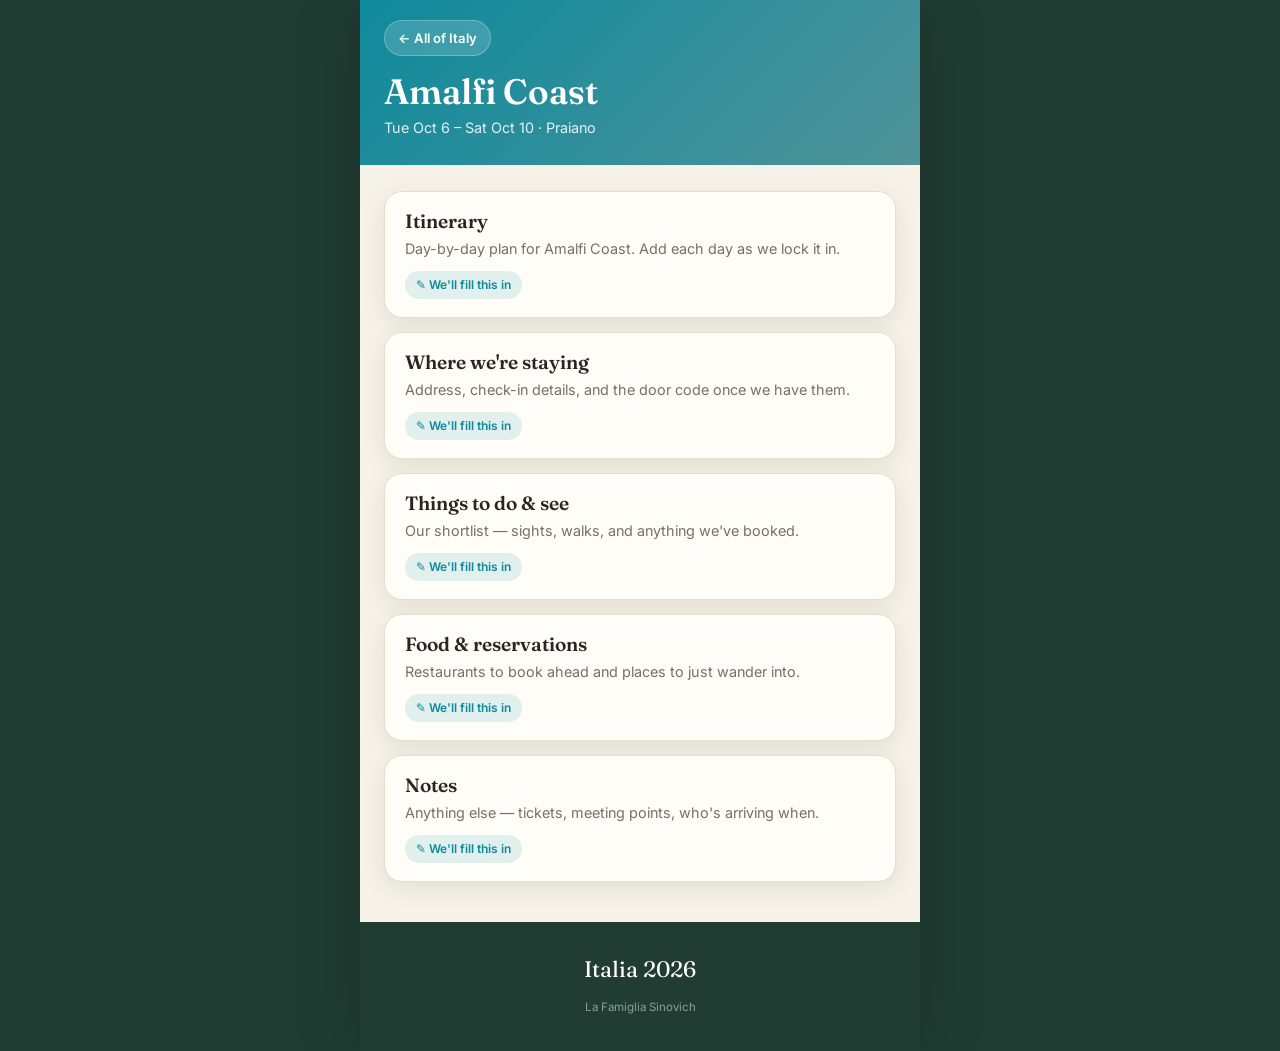
==== amalfi.html @ 4899364a "Add files via upload" ====
<!DOCTYPE html>
<html lang="en">
<head>
<meta charset="UTF-8" />
<meta name="viewport" content="width=device-width, initial-scale=1.0, viewport-fit=cover" />
<title>Amalfi Coast · Italia 2026</title>
<meta name="theme-color" content="#0e8a9c" />
<link rel="preconnect" href="https://fonts.googleapis.com" />
<link rel="preconnect" href="https://fonts.gstatic.com" crossorigin />
<link href="https://fonts.googleapis.com/css2?family=Fraunces:ital,opsz,wght@0,9..144,400..700;1,9..144,400..600&family=Inter:wght@400;500;600;700&display=swap" rel="stylesheet" />
<link rel="stylesheet" href="style.css" />
</head>
<body class="region-amalfi">
<div class="wrap">
  <header class="subhead">
    <a class="backlink" href="index.html">← All of Italy</a>
    <h1>Amalfi Coast</h1>
    <p>Tue Oct 6 – Sat Oct 10 · Praiano</p>
  </header>
  <section>
    <div class="block">
      <h3>Itinerary</h3>
      <p>Day-by-day plan for Amalfi Coast. Add each day as we lock it in.</p>
      <span class="todo">✎ We'll fill this in</span>
    </div>
    <div class="block">
      <h3>Where we're staying</h3>
      <p>Address, check-in details, and the door code once we have them.</p>
      <span class="todo">✎ We'll fill this in</span>
    </div>
    <div class="block">
      <h3>Things to do & see</h3>
      <p>Our shortlist — sights, walks, and anything we've booked.</p>
      <span class="todo">✎ We'll fill this in</span>
    </div>
    <div class="block">
      <h3>Food & reservations</h3>
      <p>Restaurants to book ahead and places to just wander into.</p>
      <span class="todo">✎ We'll fill this in</span>
    </div>
    <div class="block">
      <h3>Notes</h3>
      <p>Anything else — tickets, meeting points, who's arriving when.</p>
      <span class="todo">✎ We'll fill this in</span>
    </div>
  </section>
  <footer>
    <div class="fn">Italia 2026</div>
    <div class="cr">La Famiglia Sinovich</div>
  </footer>
</div>
</body>
</html>
---- style.css ----
/* =========================================================
   ITALIA 2026 — shared stylesheet for every page
   Change a color or font here and the whole site updates.
   ========================================================= */

:root{
  --paper:#f7f2e7;      /* warm ivory page background       */
  --card:#fffdf8;       /* card surfaces                    */
  --ink:#2b2420;        /* espresso text                    */
  --muted:#7a6f60;      /* secondary text                   */
  --line:#e6ddca;       /* hairline dividers                */

  --green:#34594a;      /* cypress green — structure/hero   */
  --green-deep:#213d33; /* darker green — footer / backdrop */
  --gold:#c9922b;       /* golden ochre — the sun, default accent */

  /* --accent is overridden per region (see body classes below) */
  --accent:var(--gold);
  --accent-ink:#4a3505; /* readable text on the accent      */

  --radius:18px;
  --radius-sm:12px;
  --shadow:0 6px 22px rgba(34,61,51,.10);
  --shadow-lg:0 18px 46px rgba(33,61,51,.20);
  --maxw:560px;
}

/* Per-region accent colors. The <body> on each city page carries
   one of these classes, so each place feels distinct.            */
body.region-rome    {--accent:#b03a2e; --accent-ink:#fff;}   /* imperial red   */
body.region-venice  {--accent:#1f6f8b; --accent-ink:#fff;}   /* adriatic blue  */
body.region-tuscany {--accent:#5c7a3a; --accent-ink:#fff;}   /* vineyard green */
body.region-amalfi  {--accent:#0e8a9c; --accent-ink:#fff;}   /* sea teal       */

*{box-sizing:border-box;margin:0;padding:0}
html{-webkit-text-size-adjust:100%}
body{
  font-family:"Inter",system-ui,sans-serif;
  color:var(--ink);
  background:var(--green-deep);
  line-height:1.55;
  -webkit-font-smoothing:antialiased;
}

/* Centered "page" column */
.wrap{
  max-width:var(--maxw);
  margin:0 auto;
  background:var(--paper);
  min-height:100vh;min-height:100dvh;
  box-shadow:0 0 60px rgba(0,0,0,.22);
  overflow:hidden;
}

h1,h2,h3,h4{font-family:"Fraunces",Georgia,serif;font-weight:600;line-height:1.15}
a{color:inherit}
.eyebrow{
  font-family:"Inter",sans-serif;font-weight:700;font-size:.7rem;
  letter-spacing:.18em;text-transform:uppercase;color:var(--accent);
}

/* ---------- HERO (home page) ---------- */
.hero{
  position:relative;color:#fff;
  padding:calc(env(safe-area-inset-top) + 46px) 26px 40px;
  /* EDIT: paste your photo URL into url("...") below to use a real
     header image. The dark gradient keeps text readable on top.    */
  background:
    linear-gradient(180deg, rgba(20,40,33,.30) 0%, rgba(20,40,33,.82) 100%),
    /* url("header.jpg"), */
    radial-gradient(130% 100% at 75% 0%, #6ea67f 0%, #34594a 45%, #213d33 100%);
  background-size:cover;background-position:center;
}
.hero .kicker{font-size:.8rem;letter-spacing:.16em;text-transform:uppercase;color:#f0d79b;font-weight:600}
.hero h1{font-size:2.9rem;letter-spacing:-.01em;margin:10px 0 6px}
.hero h1 em{font-style:italic;color:#f4d79a;font-weight:500}
.hero .dates{font-size:.98rem;color:rgba(255,255,255,.88)}
.hero .fam{margin-top:16px;font-size:.82rem;letter-spacing:.02em;color:rgba(255,255,255,.75)}

/* ---------- SUB-PAGE HEADER ---------- */
.subhead{
  position:relative;color:#fff;
  padding:calc(env(safe-area-inset-top) + 20px) 24px 26px;
  background:linear-gradient(135deg,var(--accent) 0%, rgba(0,0,0,.35) 220%);
}
.backlink{
  display:inline-flex;align-items:center;gap:6px;
  font-size:.82rem;font-weight:600;text-decoration:none;color:#fff;
  background:rgba(255,255,255,.16);border:1px solid rgba(255,255,255,.25);
  padding:7px 13px;border-radius:100px;margin-bottom:16px;
}
.subhead h1{font-size:2.2rem}
.subhead p{font-size:.9rem;color:rgba(255,255,255,.88);margin-top:4px}

/* ---------- SECTIONS ---------- */
section{padding:26px 24px}
.section-head{margin-bottom:16px}
.section-head h2{font-size:1.55rem;letter-spacing:-.01em;margin-top:3px}
.section-head p{font-size:.88rem;color:var(--muted);margin-top:3px}

/* ---------- CITY BOXES (home) ---------- */
.grid{display:grid;grid-template-columns:1fr 1fr;gap:12px}
.city{
  display:block;text-decoration:none;color:var(--ink);
  background:var(--card);border:1px solid var(--line);border-radius:var(--radius);
  overflow:hidden;box-shadow:var(--shadow);
  transition:transform .14s ease, box-shadow .18s ease;
}
.city:hover{transform:translateY(-3px);box-shadow:var(--shadow-lg)}
.city:active{transform:scale(.99)}
.city .cap{
  height:96px;display:flex;align-items:flex-end;padding:12px 14px;
  color:#fff;font-size:1.9rem;
}
.city.rome .cap    {background:radial-gradient(120% 130% at 20% 0%,#d9705f,#b03a2e)}
.city.venice .cap  {background:radial-gradient(120% 130% at 20% 0%,#4aa0bd,#1f6f8b)}
.city.tuscany .cap {background:radial-gradient(120% 130% at 20% 0%,#8bab5e,#5c7a3a)}
.city.amalfi .cap  {background:radial-gradient(120% 130% at 20% 0%,#3fc0cf,#0e8a9c)}
.city .body{padding:13px 15px 16px}
.city .body strong{font-family:"Fraunces",serif;font-size:1.15rem;font-weight:600;display:block}
.city .body span{font-size:.8rem;color:var(--muted)}
.city .body .go{margin-top:8px;font-size:.78rem;font-weight:600;color:var(--accent)}

/* ---------- ITINERARY TIMELINE ---------- */
.itin{
  background:var(--card);border:1px solid var(--line);border-radius:var(--radius);
  box-shadow:var(--shadow);padding:6px 20px 12px;
}
.itin ul{list-style:none;border-left:2px solid var(--line);margin-left:8px;padding-left:20px}
.itin li{position:relative;padding:14px 0;border-bottom:1px dashed var(--line)}
.itin li:last-child{border-bottom:none}
.itin li::before{
  content:"";position:absolute;left:-27px;top:19px;width:10px;height:10px;
  border-radius:50%;background:var(--gold);border:2px solid var(--card);
}
.itin .date{font-size:.72rem;font-weight:700;letter-spacing:.04em;color:var(--green);text-transform:uppercase}
.itin .what{font-size:.92rem;margin-top:2px}

/* ---------- RESOURCE LINKS ---------- */
.res{background:var(--card);border:1px solid var(--line);border-radius:var(--radius);box-shadow:var(--shadow);overflow:hidden}
.res a{
  display:flex;align-items:center;gap:14px;padding:16px 18px;
  text-decoration:none;color:var(--ink);border-bottom:1px solid var(--line);
  transition:background .14s ease;
}
.res a:last-child{border-bottom:none}
.res a:hover{background:var(--paper)}
.res a .em{font-size:1.35rem;width:26px;text-align:center}
.res a .t{flex:1}
.res a .t strong{display:block;font-size:.95rem;font-weight:600}
.res a .t span{font-size:.78rem;color:var(--muted)}
.res a .go{color:var(--muted)}

/* ---------- CONTENT BLOCKS (sub-pages) ---------- */
.block{
  background:var(--card);border:1px solid var(--line);border-radius:var(--radius);
  box-shadow:var(--shadow);padding:18px 20px;margin-bottom:14px;
}
.block h3{font-size:1.2rem;margin-bottom:6px}
.block p{font-size:.9rem;color:var(--muted)}
.block .todo{
  display:inline-block;margin-top:10px;font-size:.75rem;font-weight:600;
  color:var(--accent);background:color-mix(in srgb, var(--accent) 12%, transparent);
  padding:5px 11px;border-radius:100px;
}
.block ul.plain{list-style:none;margin-top:8px}
.block ul.plain li{padding:8px 0;border-bottom:1px dashed var(--line);font-size:.9rem}
.block ul.plain li:last-child{border-bottom:none}

/* Big call-to-action button (e.g. Splitwise) */
.cta{
  display:flex;align-items:center;justify-content:center;gap:10px;
  background:var(--accent);color:var(--accent-ink);text-decoration:none;
  font-weight:700;font-size:1rem;padding:16px;border-radius:var(--radius);
  box-shadow:var(--shadow);margin-top:6px;
}
.cta:active{transform:scale(.98)}

/* Simple two-column phrase table */
.phrases{width:100%;border-collapse:collapse;margin-top:8px;font-size:.9rem}
.phrases td{padding:9px 6px;border-bottom:1px dashed var(--line);vertical-align:top}
.phrases td:first-child{font-weight:600;width:45%}
.phrases td:last-child{color:var(--muted)}

/* ---------- FOOTER ---------- */
footer{
  background:var(--green-deep);color:rgba(255,255,255,.82);text-align:center;
  padding:30px 24px calc(env(safe-area-inset-bottom) + 34px);
}
footer .fn{font-family:"Fraunces",serif;font-size:1.4rem;color:#fff;margin-bottom:4px}
footer .cr{font-size:.72rem;opacity:.6;margin-top:12px}

@media (prefers-reduced-motion:reduce){*{transition:none!important;animation:none!important}}
:focus-visible{outline:3px solid var(--gold);outline-offset:2px;border-radius:6px}
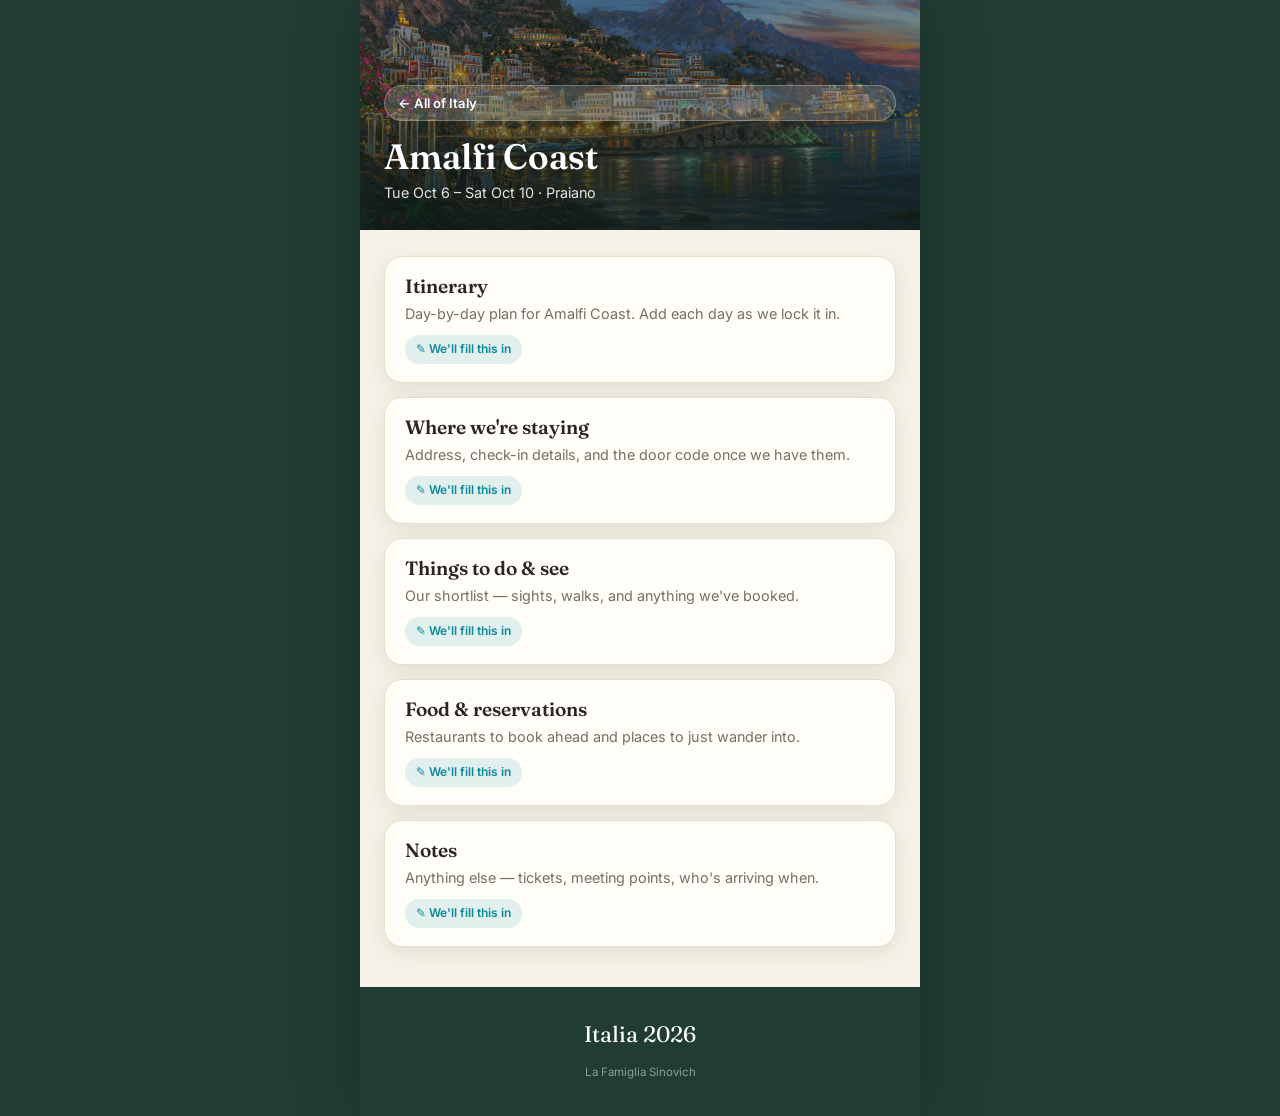
==== commit ca992345: "Add files via upload" ====
--- a/amalfi.html
+++ b/amalfi.html
@@ -10,9 +10,9 @@
 <link href="https://fonts.googleapis.com/css2?family=Fraunces:ital,opsz,wght@0,9..144,400..700;1,9..144,400..600&family=Inter:wght@400;500;600;700&display=swap" rel="stylesheet" />
 <link rel="stylesheet" href="style.css" />
 </head>
-<body class="region-amalfi">
+<body class="region-amalfi" style="--page-img:url('amalfi-header.jpg')">
 <div class="wrap">
-  <header class="subhead">
+  <header class="subhead photo">
     <a class="backlink" href="index.html">← All of Italy</a>
     <h1>Amalfi Coast</h1>
     <p>Tue Oct 6 – Sat Oct 10 · Praiano</p>
--- a/style.css
+++ b/style.css
@@ -92,6 +92,18 @@
 .subhead h1{font-size:2.2rem}
 .subhead p{font-size:.9rem;color:rgba(255,255,255,.88);margin-top:4px}
 
+/* Photo banner variant — set --page-img on the <body> to use it.
+   The dark gradient sits over the image so white text stays legible. */
+.subhead.photo{
+  min-height:230px;
+  display:flex;flex-direction:column;justify-content:flex-end;
+  background-image:
+    linear-gradient(180deg, rgba(12,26,22,.15) 0%, rgba(12,26,22,.72) 78%, rgba(12,26,22,.86) 100%),
+    var(--page-img, none);
+  background-size:cover;background-position:center;
+}
+.subhead.photo h1,.subhead.photo p{text-shadow:0 2px 10px rgba(0,0,0,.5)}
+
 /* ---------- SECTIONS ---------- */
 section{padding:26px 24px}
 .section-head{margin-bottom:16px}
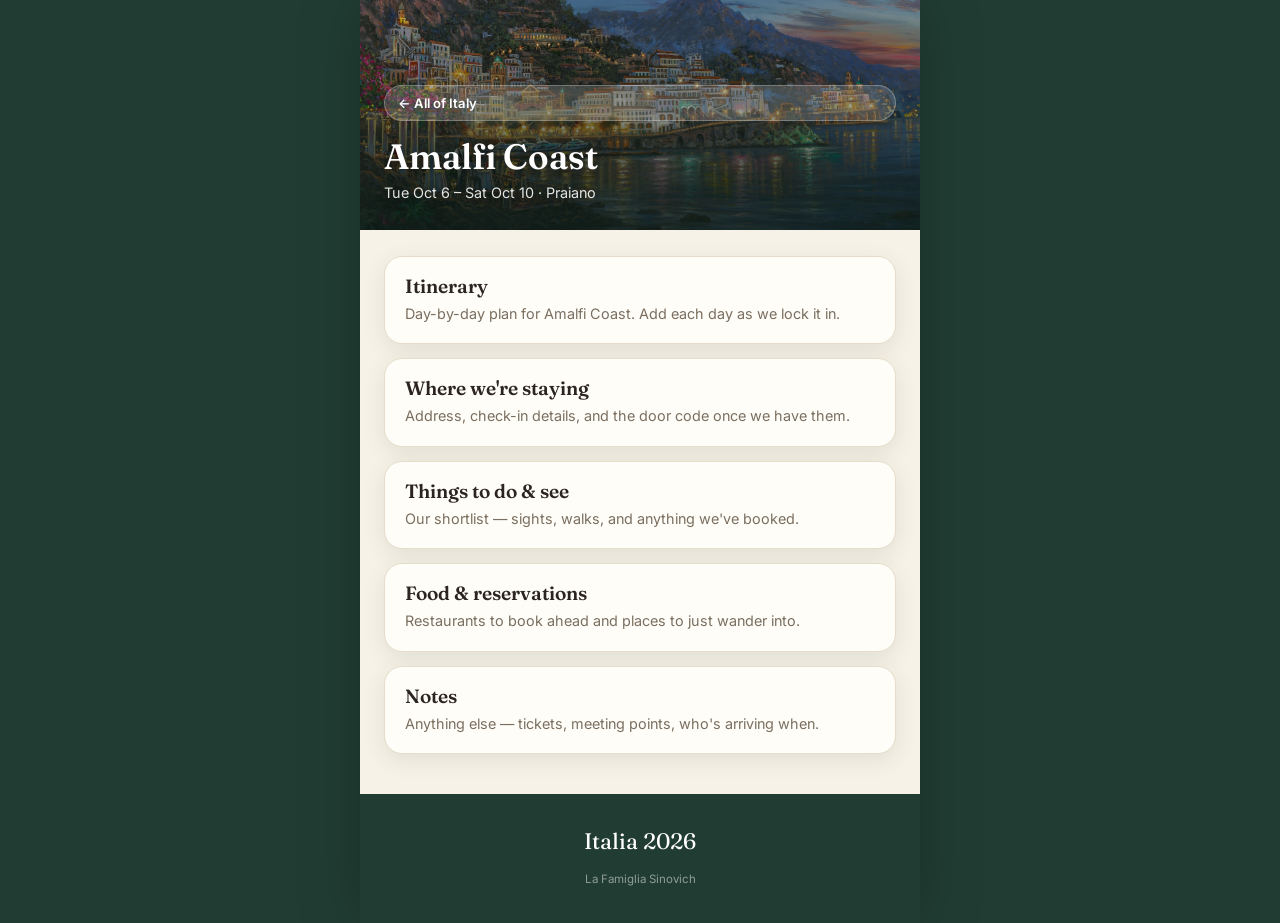
==== commit 452dbae5: "Add files via upload" ====
--- a/amalfi.html
+++ b/amalfi.html
@@ -21,27 +21,22 @@
     <div class="block">
       <h3>Itinerary</h3>
       <p>Day-by-day plan for Amalfi Coast. Add each day as we lock it in.</p>
-      <span class="todo">✎ We'll fill this in</span>
     </div>
     <div class="block">
       <h3>Where we're staying</h3>
       <p>Address, check-in details, and the door code once we have them.</p>
-      <span class="todo">✎ We'll fill this in</span>
     </div>
     <div class="block">
       <h3>Things to do & see</h3>
       <p>Our shortlist — sights, walks, and anything we've booked.</p>
-      <span class="todo">✎ We'll fill this in</span>
     </div>
     <div class="block">
       <h3>Food & reservations</h3>
       <p>Restaurants to book ahead and places to just wander into.</p>
-      <span class="todo">✎ We'll fill this in</span>
     </div>
     <div class="block">
       <h3>Notes</h3>
       <p>Anything else — tickets, meeting points, who's arriving when.</p>
-      <span class="todo">✎ We'll fill this in</span>
     </div>
   </section>
   <footer>
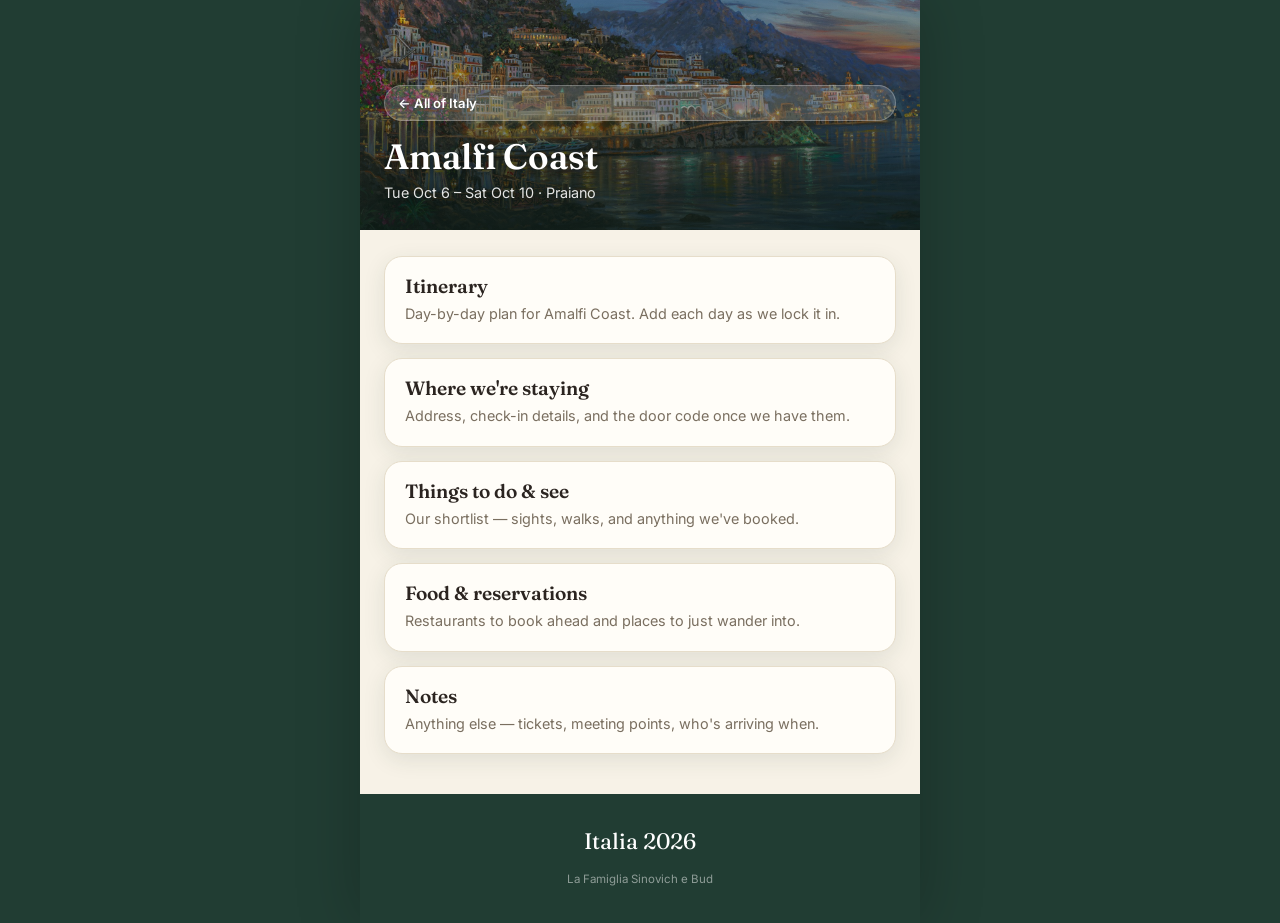
==== commit 3d200c47: "Add files via upload" ====
--- a/amalfi.html
+++ b/amalfi.html
@@ -41,7 +41,7 @@
   </section>
   <footer>
     <div class="fn">Italia 2026</div>
-    <div class="cr">La Famiglia Sinovich</div>
+    <div class="cr">La Famiglia Sinovich e Bud</div>
   </footer>
 </div>
 </body>
--- a/style.css
+++ b/style.css
@@ -62,15 +62,19 @@
 /* ---------- HERO (home page) ---------- */
 .hero{
   position:relative;color:#fff;
-  padding:calc(env(safe-area-inset-top) + 46px) 26px 40px;
-  /* EDIT: paste your photo URL into url("...") below to use a real
-     header image. The dark gradient keeps text readable on top.    */
+  min-height:360px;
+  display:flex;flex-direction:column;justify-content:flex-end;
+  padding:calc(env(safe-area-inset-top) + 46px) 26px 34px;
+  /* Home header photo. To swap it, replace home-header.jpg in the repo,
+     or change the filename in url("...") below. The dark gradient keeps
+     the white text readable over the image.                            */
   background:
-    linear-gradient(180deg, rgba(20,40,33,.30) 0%, rgba(20,40,33,.82) 100%),
-    /* url("header.jpg"), */
+    linear-gradient(180deg, rgba(18,28,42,.34) 0%, rgba(18,28,42,.45) 45%, rgba(16,32,28,.86) 100%),
+    url("home-header.jpg"),
     radial-gradient(130% 100% at 75% 0%, #6ea67f 0%, #34594a 45%, #213d33 100%);
   background-size:cover;background-position:center;
 }
+.hero .kicker,.hero h1,.hero .dates,.hero .fam{text-shadow:0 2px 12px rgba(0,0,0,.55)}
 .hero .kicker{font-size:.8rem;letter-spacing:.16em;text-transform:uppercase;color:#f0d79b;font-weight:600}
 .hero h1{font-size:2.9rem;letter-spacing:-.01em;margin:10px 0 6px}
 .hero h1 em{font-style:italic;color:#f4d79a;font-weight:500}
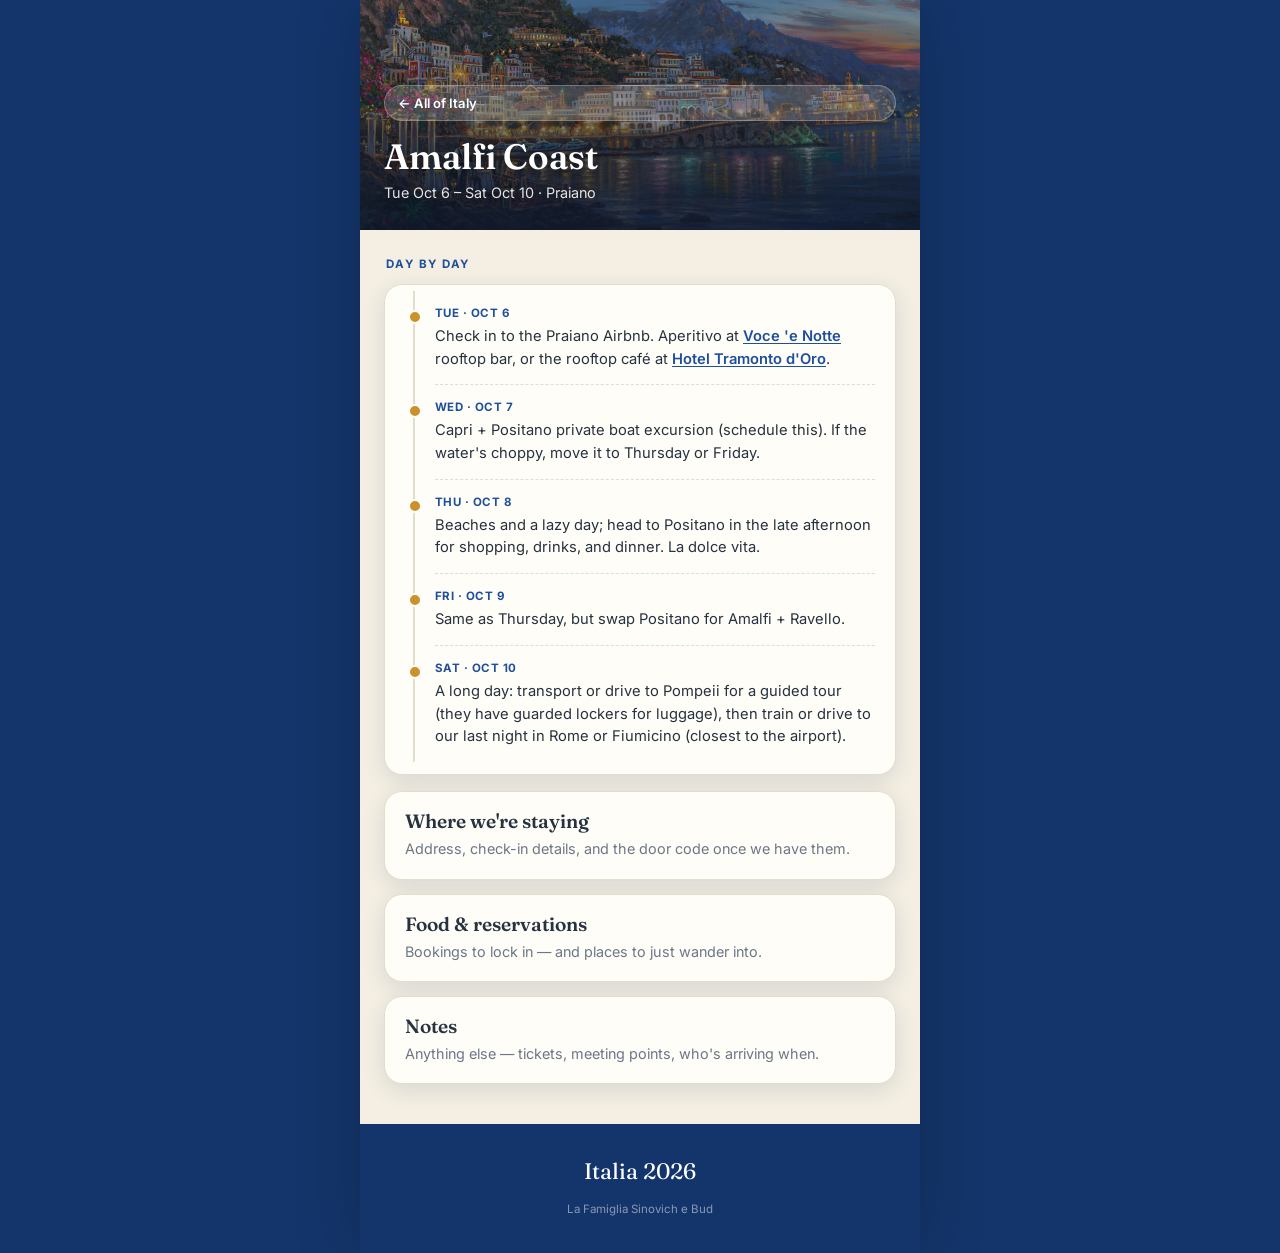
==== commit a841b07d: "Add files via upload" ====
--- a/amalfi.html
+++ b/amalfi.html
@@ -18,21 +18,23 @@
     <p>Tue Oct 6 – Sat Oct 10 · Praiano</p>
   </header>
   <section>
-    <div class="block">
-      <h3>Itinerary</h3>
-      <p>Day-by-day plan for Amalfi Coast. Add each day as we lock it in.</p>
+    <div class="cat-label" style="margin:0 2px 10px">Day by day</div>
+    <div class="itin" style="margin-bottom:16px">
+      <ul>
+        <li><div class="date">Tue · Oct 6</div><div class="what">Check in to the Praiano Airbnb. Aperitivo at <a href="https://www.tripadvisor.com/Restaurant_Review-g194867-d7058913-Reviews-Voce_e_Notte_Restaurant_Bar-Praiano_Amalfi_Coast_Province_of_Salerno_Campania.html" target="_blank" rel="noopener">Voce 'e Notte</a> rooftop bar, or the rooftop caf&eacute; at <a href="https://www.tramontodoro.it/en/" target="_blank" rel="noopener">Hotel Tramonto d'Oro</a>.</div></li>
+        <li><div class="date">Wed · Oct 7</div><div class="what">Capri + Positano private boat excursion (schedule this). If the water's choppy, move it to Thursday or Friday.</div></li>
+        <li><div class="date">Thu · Oct 8</div><div class="what">Beaches and a lazy day; head to Positano in the late afternoon for shopping, drinks, and dinner. La dolce vita.</div></li>
+        <li><div class="date">Fri · Oct 9</div><div class="what">Same as Thursday, but swap Positano for Amalfi + Ravello.</div></li>
+        <li><div class="date">Sat · Oct 10</div><div class="what">A long day: transport or drive to Pompeii for a guided tour (they have guarded lockers for luggage), then train or drive to our last night in Rome or Fiumicino (closest to the airport).</div></li>
+      </ul>
     </div>
     <div class="block">
       <h3>Where we're staying</h3>
       <p>Address, check-in details, and the door code once we have them.</p>
     </div>
     <div class="block">
-      <h3>Things to do & see</h3>
-      <p>Our shortlist — sights, walks, and anything we've booked.</p>
-    </div>
-    <div class="block">
-      <h3>Food & reservations</h3>
-      <p>Restaurants to book ahead and places to just wander into.</p>
+      <h3>Food &amp; reservations</h3>
+      <p>Bookings to lock in — and places to just wander into.</p>
     </div>
     <div class="block">
       <h3>Notes</h3>
--- a/style.css
+++ b/style.css
@@ -4,15 +4,15 @@
    ========================================================= */
 
 :root{
-  --paper:#f7f2e7;      /* warm ivory page background       */
-  --card:#fffdf8;       /* card surfaces                    */
-  --ink:#2b2420;        /* espresso text                    */
-  --muted:#7a6f60;      /* secondary text                   */
-  --line:#e6ddca;       /* hairline dividers                */
-
-  --green:#34594a;      /* cypress green — structure/hero   */
-  --green-deep:#213d33; /* darker green — footer / backdrop */
-  --gold:#c9922b;       /* golden ochre — the sun, default accent */
+  --paper:#f4efe2;      /* warm porcelain page background    */
+  --card:#fffdf7;       /* card surfaces                     */
+  --ink:#26323f;        /* deep navy-ink text                */
+  --muted:#6c7787;      /* secondary text (cool grey)        */
+  --line:#e3ddcb;       /* hairline dividers                 */
+
+  --blue:#1e4f9c;       /* majolica cobalt — structure/hero  */
+  --blue-deep:#14356b;  /* deep cobalt — footer / backdrop   */
+  --gold:#c9922b;       /* golden ochre — the accent         */
 
   /* --accent is overridden per region (see body classes below) */
   --accent:var(--gold);
@@ -20,8 +20,8 @@
 
   --radius:18px;
   --radius-sm:12px;
-  --shadow:0 6px 22px rgba(34,61,51,.10);
-  --shadow-lg:0 18px 46px rgba(33,61,51,.20);
+  --shadow:0 6px 22px rgba(20,45,95,.12);
+  --shadow-lg:0 18px 46px rgba(18,42,95,.22);
   --maxw:560px;
 }
 
@@ -37,7 +37,7 @@
 body{
   font-family:"Inter",system-ui,sans-serif;
   color:var(--ink);
-  background:var(--green-deep);
+  background:var(--blue-deep);
   line-height:1.55;
   -webkit-font-smoothing:antialiased;
 }
@@ -56,7 +56,7 @@
 a{color:inherit}
 .eyebrow{
   font-family:"Inter",sans-serif;font-weight:700;font-size:.7rem;
-  letter-spacing:.18em;text-transform:uppercase;color:var(--accent);
+  letter-spacing:.18em;text-transform:uppercase;color:var(--blue);
 }
 
 /* ---------- HERO (home page) ---------- */
@@ -69,9 +69,9 @@
      or change the filename in url("...") below. The dark gradient keeps
      the white text readable over the image.                            */
   background:
-    linear-gradient(180deg, rgba(18,28,42,.34) 0%, rgba(18,28,42,.45) 45%, rgba(16,32,28,.86) 100%),
+    linear-gradient(180deg, rgba(14,28,55,.34) 0%, rgba(14,28,55,.46) 45%, rgba(12,26,58,.86) 100%),
     url("home-header.jpg"),
-    radial-gradient(130% 100% at 75% 0%, #6ea67f 0%, #34594a 45%, #213d33 100%);
+    radial-gradient(130% 100% at 75% 0%, #4a86c9 0%, #1e4f9c 45%, #14356b 100%);
   background-size:cover;background-position:center;
 }
 .hero .kicker,.hero h1,.hero .dates,.hero .fam{text-shadow:0 2px 12px rgba(0,0,0,.55)}
@@ -85,7 +85,7 @@
 .subhead{
   position:relative;color:#fff;
   padding:calc(env(safe-area-inset-top) + 20px) 24px 26px;
-  background:linear-gradient(135deg,var(--accent) 0%, rgba(0,0,0,.35) 220%);
+  background:linear-gradient(135deg,var(--blue) 0%, var(--blue-deep) 120%);
 }
 .backlink{
   display:inline-flex;align-items:center;gap:6px;
@@ -102,7 +102,7 @@
   min-height:230px;
   display:flex;flex-direction:column;justify-content:flex-end;
   background-image:
-    linear-gradient(180deg, rgba(12,26,22,.15) 0%, rgba(12,26,22,.72) 78%, rgba(12,26,22,.86) 100%),
+    linear-gradient(180deg, rgba(12,22,42,.15) 0%, rgba(12,22,42,.72) 78%, rgba(12,22,42,.88) 100%),
     var(--page-img, none);
   background-size:cover;background-position:center;
 }
@@ -149,7 +149,7 @@
   content:"";position:absolute;left:-27px;top:19px;width:10px;height:10px;
   border-radius:50%;background:var(--gold);border:2px solid var(--card);
 }
-.itin .date{font-size:.72rem;font-weight:700;letter-spacing:.04em;color:var(--green);text-transform:uppercase}
+.itin .date{font-size:.72rem;font-weight:700;letter-spacing:.04em;color:var(--blue);text-transform:uppercase}
 .itin .what{font-size:.92rem;margin-top:2px}
 
 /* ---------- RESOURCE LINKS ---------- */
@@ -200,7 +200,7 @@
 
 /* ---------- FOOTER ---------- */
 footer{
-  background:var(--green-deep);color:rgba(255,255,255,.82);text-align:center;
+  background:var(--blue-deep);color:rgba(255,255,255,.82);text-align:center;
   padding:30px 24px calc(env(safe-area-inset-bottom) + 34px);
 }
 footer .fn{font-family:"Fraunces",serif;font-size:1.4rem;color:#fff;margin-bottom:4px}
@@ -208,3 +208,31 @@
 
 @media (prefers-reduced-motion:reduce){*{transition:none!important;animation:none!important}}
 :focus-visible{outline:3px solid var(--gold);outline-offset:2px;border-radius:6px}
+
+/* ---------- PHRASE LISTS (phrasebook & dining) ---------- */
+.cat-label{
+  font-family:"Inter",sans-serif;font-weight:700;font-size:.72rem;
+  letter-spacing:.12em;text-transform:uppercase;color:var(--blue);margin-bottom:2px;
+}
+.phraselist{list-style:none;margin-top:4px}
+.phraselist li{
+  padding:11px 0;border-bottom:1px dashed var(--line);
+  display:flex;flex-wrap:wrap;align-items:baseline;gap:2px 10px;
+}
+.phraselist li:last-child{border-bottom:none}
+.phraselist .it{font-weight:600;font-size:.98rem;color:var(--blue)}
+.phraselist .pron{font-size:.78rem;font-style:italic;color:var(--gold)}
+.phraselist .en{width:100%;font-size:.84rem;color:var(--muted)}
+
+/* Secondary "see also" link between related pages */
+.seealso{
+  display:inline-flex;align-items:center;gap:8px;margin-top:4px;text-decoration:none;
+  font-weight:600;font-size:.9rem;color:var(--blue);
+  background:color-mix(in srgb, var(--blue) 9%, transparent);
+  border:1px solid color-mix(in srgb, var(--blue) 22%, transparent);
+  padding:12px 16px;border-radius:100px;
+}
+.note{font-size:.86rem;color:var(--muted);margin-top:8px}
+.note b{color:var(--ink)}
+
+.itin a, .block p a, .block ul.plain a{color:var(--blue);font-weight:600;text-decoration:underline;text-underline-offset:2px}
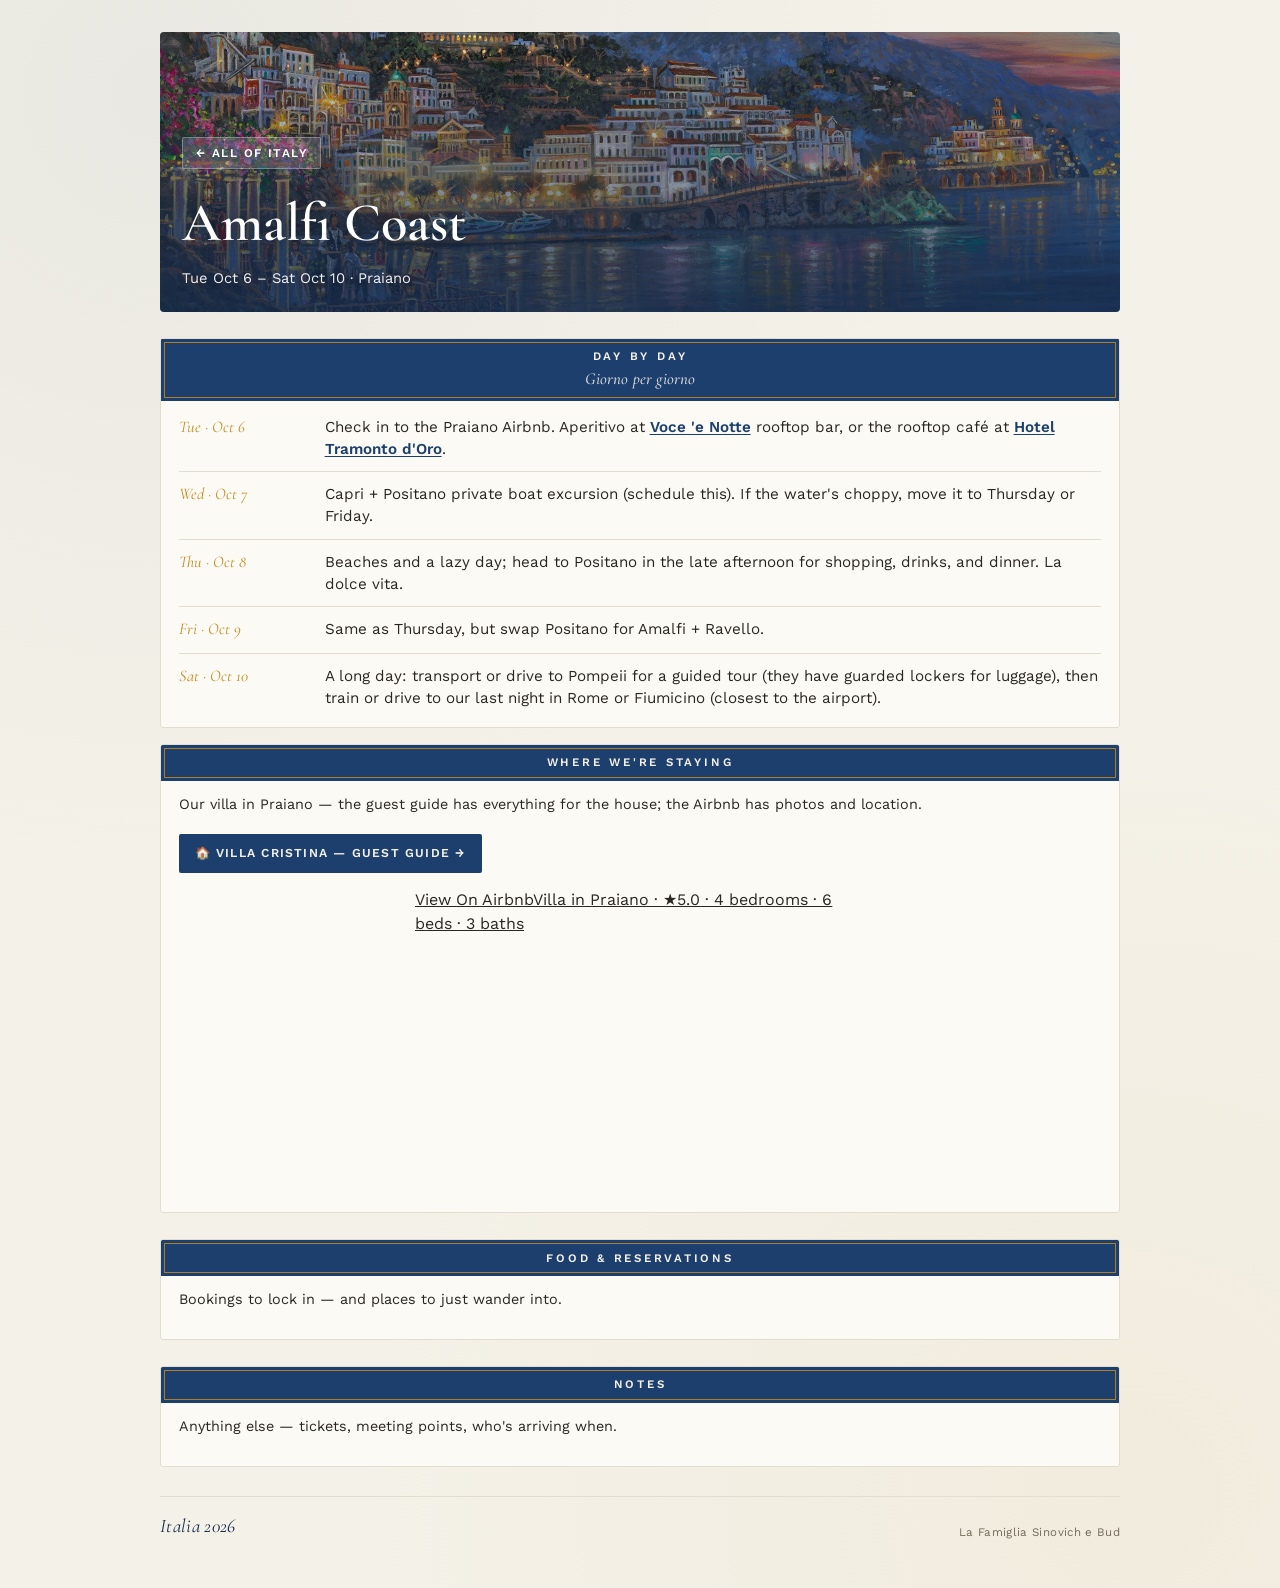
==== commit 952e2e53: "Add files via upload" ====
--- a/amalfi.html
+++ b/amalfi.html
@@ -3,23 +3,24 @@
 <head>
 <meta charset="UTF-8" />
 <meta name="viewport" content="width=device-width, initial-scale=1.0, viewport-fit=cover" />
+<meta name="color-scheme" content="only light" />
 <title>Amalfi Coast · Italia 2026</title>
-<meta name="theme-color" content="#0e8a9c" />
+<meta name="theme-color" content="#1C3F6E" />
 <link rel="preconnect" href="https://fonts.googleapis.com" />
 <link rel="preconnect" href="https://fonts.gstatic.com" crossorigin />
-<link href="https://fonts.googleapis.com/css2?family=Fraunces:ital,opsz,wght@0,9..144,400..700;1,9..144,400..600&family=Inter:wght@400;500;600;700&display=swap" rel="stylesheet" />
+<link href="https://fonts.googleapis.com/css2?family=Cormorant+Garamond:ital,wght@0,500;0,600;1,500&family=Work+Sans:ital,wght@0,400;0,500;0,600;1,400&display=swap" rel="stylesheet" />
 <link rel="stylesheet" href="style.css" />
 </head>
 <body class="region-amalfi" style="--page-img:url('amalfi-header.jpg')">
-<div class="wrap">
+<main class="sheet">
   <header class="subhead photo">
     <a class="backlink" href="index.html">← All of Italy</a>
     <h1>Amalfi Coast</h1>
     <p>Tue Oct 6 – Sat Oct 10 · Praiano</p>
   </header>
   <section>
-    <div class="cat-label" style="margin:0 2px 10px">Day by day</div>
     <div class="itin" style="margin-bottom:16px">
+      <div class="plaque">Day by day<span class="it">Giorno per giorno</span></div>
       <ul>
         <li><div class="date">Tue · Oct 6</div><div class="what">Check in to the Praiano Airbnb. Aperitivo at <a href="https://www.tripadvisor.com/Restaurant_Review-g194867-d7058913-Reviews-Voce_e_Notte_Restaurant_Bar-Praiano_Amalfi_Coast_Province_of_Salerno_Campania.html" target="_blank" rel="noopener">Voce 'e Notte</a> rooftop bar, or the rooftop caf&eacute; at <a href="https://www.tramontodoro.it/en/" target="_blank" rel="noopener">Hotel Tramonto d'Oro</a>.</div></li>
         <li><div class="date">Wed · Oct 7</div><div class="what">Capri + Positano private boat excursion (schedule this). If the water's choppy, move it to Thursday or Friday.</div></li>
@@ -30,7 +31,9 @@
     </div>
     <div class="block">
       <h3>Where we're staying</h3>
-      <p>Address, check-in details, and the door code once we have them.</p>
+      <p>Our villa in Praiano — the guest guide has everything for the house; the Airbnb has photos and location.</p>
+      <a class="seealso" href="https://andreachiacchio.github.io/villa-cristina-guest-app/" target="_blank" rel="noopener" style="margin-bottom:6px">🏠 Villa Cristina — guest guide →</a>
+      <div class="airbnb-embed-frame" data-id="1378964735087256336" data-view="home" data-hide-price="true" style="width:100%;max-width:450px;height:300px;margin:14px auto 2px;"><a href="https://www.airbnb.com/rooms/1378964735087256336?guests=1&amp;adults=1&amp;s=66&amp;source=embed_widget">View On Airbnb</a><a href="https://www.airbnb.com/rooms/1378964735087256336?guests=1&amp;adults=1&amp;s=66&amp;source=embed_widget" rel="nofollow">Villa in Praiano · ★5.0 · 4 bedrooms · 6 beds · 3 baths</a><script async src="https://www.airbnb.com/embeddable/airbnb_jssdk"></script></div>
     </div>
     <div class="block">
       <h3>Food &amp; reservations</h3>
@@ -45,6 +48,6 @@
     <div class="fn">Italia 2026</div>
     <div class="cr">La Famiglia Sinovich e Bud</div>
   </footer>
-</div>
+</main>
 </body>
 </html>
--- a/style.css
+++ b/style.css
@@ -1,238 +1,204 @@
 /* =========================================================
-   ITALIA 2026 — shared stylesheet for every page
-   Change a color or font here and the whole site updates.
+   ITALIA 2026 — enamel-plaque reference theme
+   Cormorant Garamond + Work Sans, cobalt / ochre / porcelain.
+   Reuses existing content class names, so page content is
+   unchanged — only the look is new.
    ========================================================= */
-
 :root{
-  --paper:#f4efe2;      /* warm porcelain page background    */
-  --card:#fffdf7;       /* card surfaces                     */
-  --ink:#26323f;        /* deep navy-ink text                */
-  --muted:#6c7787;      /* secondary text (cool grey)        */
-  --line:#e3ddcb;       /* hairline dividers                 */
-
-  --blue:#1e4f9c;       /* majolica cobalt — structure/hero  */
-  --blue-deep:#14356b;  /* deep cobalt — footer / backdrop   */
-  --gold:#c9922b;       /* golden ochre — the accent         */
-
-  /* --accent is overridden per region (see body classes below) */
-  --accent:var(--gold);
-  --accent-ink:#4a3505; /* readable text on the accent      */
-
-  --radius:18px;
-  --radius-sm:12px;
-  --shadow:0 6px 22px rgba(20,45,95,.12);
-  --shadow-lg:0 18px 46px rgba(18,42,95,.22);
-  --maxw:560px;
-}
-
-/* Per-region accent colors. The <body> on each city page carries
-   one of these classes, so each place feels distinct.            */
-body.region-rome    {--accent:#b03a2e; --accent-ink:#fff;}   /* imperial red   */
-body.region-venice  {--accent:#1f6f8b; --accent-ink:#fff;}   /* adriatic blue  */
-body.region-tuscany {--accent:#5c7a3a; --accent-ink:#fff;}   /* vineyard green */
-body.region-amalfi  {--accent:#0e8a9c; --accent-ink:#fff;}   /* sea teal       */
-
-*{box-sizing:border-box;margin:0;padding:0}
-html{-webkit-text-size-adjust:100%}
+  color-scheme:only light;              /* opt out of browser auto-dark */
+  --porcelain:#F4F1E8; --tile:#FBFAF5;
+  --cobalt:#1C3F6E; --cobalt-deep:#13294B;
+  --ochre:#C68A1E; --pompeii:#9E3223;
+  --ink:#2A2622; --muted:#726A5C; --hair:#E3DDCF;
+  --serif:"Cormorant Garamond",Georgia,serif;
+  --sans:"Work Sans",system-ui,sans-serif;
+}
+*{box-sizing:border-box;}
+html{-webkit-text-size-adjust:100%;}
 body{
-  font-family:"Inter",system-ui,sans-serif;
-  color:var(--ink);
-  background:var(--blue-deep);
-  line-height:1.55;
-  -webkit-font-smoothing:antialiased;
-}
-
-/* Centered "page" column */
-.wrap{
-  max-width:var(--maxw);
-  margin:0 auto;
-  background:var(--paper);
-  min-height:100vh;min-height:100dvh;
-  box-shadow:0 0 60px rgba(0,0,0,.22);
-  overflow:hidden;
-}
-
-h1,h2,h3,h4{font-family:"Fraunces",Georgia,serif;font-weight:600;line-height:1.15}
-a{color:inherit}
-.eyebrow{
-  font-family:"Inter",sans-serif;font-weight:700;font-size:.7rem;
-  letter-spacing:.18em;text-transform:uppercase;color:var(--blue);
-}
-
-/* ---------- HERO (home page) ---------- */
-.hero{
-  position:relative;color:#fff;
-  min-height:360px;
-  display:flex;flex-direction:column;justify-content:flex-end;
-  padding:calc(env(safe-area-inset-top) + 46px) 26px 34px;
-  /* Home header photo. To swap it, replace home-header.jpg in the repo,
-     or change the filename in url("...") below. The dark gradient keeps
-     the white text readable over the image.                            */
+  margin:0;
   background:
-    linear-gradient(180deg, rgba(14,28,55,.34) 0%, rgba(14,28,55,.46) 45%, rgba(12,26,58,.86) 100%),
-    url("home-header.jpg"),
-    radial-gradient(130% 100% at 75% 0%, #4a86c9 0%, #1e4f9c 45%, #14356b 100%);
-  background-size:cover;background-position:center;
-}
-.hero .kicker,.hero h1,.hero .dates,.hero .fam{text-shadow:0 2px 12px rgba(0,0,0,.55)}
-.hero .kicker{font-size:.8rem;letter-spacing:.16em;text-transform:uppercase;color:#f0d79b;font-weight:600}
-.hero h1{font-size:2.9rem;letter-spacing:-.01em;margin:10px 0 6px}
-.hero h1 em{font-style:italic;color:#f4d79a;font-weight:500}
-.hero .dates{font-size:.98rem;color:rgba(255,255,255,.88)}
-.hero .fam{margin-top:16px;font-size:.82rem;letter-spacing:.02em;color:rgba(255,255,255,.75)}
-
-/* ---------- SUB-PAGE HEADER ---------- */
-.subhead{
-  position:relative;color:#fff;
-  padding:calc(env(safe-area-inset-top) + 20px) 24px 26px;
-  background:linear-gradient(135deg,var(--blue) 0%, var(--blue-deep) 120%);
-}
-.backlink{
-  display:inline-flex;align-items:center;gap:6px;
-  font-size:.82rem;font-weight:600;text-decoration:none;color:#fff;
-  background:rgba(255,255,255,.16);border:1px solid rgba(255,255,255,.25);
-  padding:7px 13px;border-radius:100px;margin-bottom:16px;
-}
-.subhead h1{font-size:2.2rem}
-.subhead p{font-size:.9rem;color:rgba(255,255,255,.88);margin-top:4px}
-
-/* Photo banner variant — set --page-img on the <body> to use it.
-   The dark gradient sits over the image so white text stays legible. */
-.subhead.photo{
-  min-height:230px;
-  display:flex;flex-direction:column;justify-content:flex-end;
-  background-image:
-    linear-gradient(180deg, rgba(12,22,42,.15) 0%, rgba(12,22,42,.72) 78%, rgba(12,22,42,.88) 100%),
-    var(--page-img, none);
-  background-size:cover;background-position:center;
-}
-.subhead.photo h1,.subhead.photo p{text-shadow:0 2px 10px rgba(0,0,0,.5)}
-
-/* ---------- SECTIONS ---------- */
-section{padding:26px 24px}
-.section-head{margin-bottom:16px}
-.section-head h2{font-size:1.55rem;letter-spacing:-.01em;margin-top:3px}
-.section-head p{font-size:.88rem;color:var(--muted);margin-top:3px}
-
-/* ---------- CITY BOXES (home) ---------- */
-.grid{display:grid;grid-template-columns:1fr 1fr;gap:12px}
-.city{
-  display:block;text-decoration:none;color:var(--ink);
-  background:var(--card);border:1px solid var(--line);border-radius:var(--radius);
-  overflow:hidden;box-shadow:var(--shadow);
-  transition:transform .14s ease, box-shadow .18s ease;
-}
-.city:hover{transform:translateY(-3px);box-shadow:var(--shadow-lg)}
-.city:active{transform:scale(.99)}
-.city .cap{
-  height:96px;display:flex;align-items:flex-end;padding:12px 14px;
-  color:#fff;font-size:1.9rem;
-}
-.city.rome .cap    {background:radial-gradient(120% 130% at 20% 0%,#d9705f,#b03a2e)}
-.city.venice .cap  {background:radial-gradient(120% 130% at 20% 0%,#4aa0bd,#1f6f8b)}
-.city.tuscany .cap {background:radial-gradient(120% 130% at 20% 0%,#8bab5e,#5c7a3a)}
-.city.amalfi .cap  {background:radial-gradient(120% 130% at 20% 0%,#3fc0cf,#0e8a9c)}
-.city .body{padding:13px 15px 16px}
-.city .body strong{font-family:"Fraunces",serif;font-size:1.15rem;font-weight:600;display:block}
-.city .body span{font-size:.8rem;color:var(--muted)}
-.city .body .go{margin-top:8px;font-size:.78rem;font-weight:600;color:var(--accent)}
-
-/* ---------- ITINERARY TIMELINE ---------- */
-.itin{
-  background:var(--card);border:1px solid var(--line);border-radius:var(--radius);
-  box-shadow:var(--shadow);padding:6px 20px 12px;
-}
-.itin ul{list-style:none;border-left:2px solid var(--line);margin-left:8px;padding-left:20px}
-.itin li{position:relative;padding:14px 0;border-bottom:1px dashed var(--line)}
-.itin li:last-child{border-bottom:none}
-.itin li::before{
-  content:"";position:absolute;left:-27px;top:19px;width:10px;height:10px;
-  border-radius:50%;background:var(--gold);border:2px solid var(--card);
-}
-.itin .date{font-size:.72rem;font-weight:700;letter-spacing:.04em;color:var(--blue);text-transform:uppercase}
-.itin .what{font-size:.92rem;margin-top:2px}
-
-/* ---------- RESOURCE LINKS ---------- */
-.res{background:var(--card);border:1px solid var(--line);border-radius:var(--radius);box-shadow:var(--shadow);overflow:hidden}
-.res a{
-  display:flex;align-items:center;gap:14px;padding:16px 18px;
-  text-decoration:none;color:var(--ink);border-bottom:1px solid var(--line);
-  transition:background .14s ease;
-}
-.res a:last-child{border-bottom:none}
-.res a:hover{background:var(--paper)}
-.res a .em{font-size:1.35rem;width:26px;text-align:center}
-.res a .t{flex:1}
-.res a .t strong{display:block;font-size:.95rem;font-weight:600}
-.res a .t span{font-size:.78rem;color:var(--muted)}
-.res a .go{color:var(--muted)}
-
-/* ---------- CONTENT BLOCKS (sub-pages) ---------- */
-.block{
-  background:var(--card);border:1px solid var(--line);border-radius:var(--radius);
-  box-shadow:var(--shadow);padding:18px 20px;margin-bottom:14px;
-}
-.block h3{font-size:1.2rem;margin-bottom:6px}
-.block p{font-size:.9rem;color:var(--muted)}
-.block .todo{
-  display:inline-block;margin-top:10px;font-size:.75rem;font-weight:600;
-  color:var(--accent);background:color-mix(in srgb, var(--accent) 12%, transparent);
-  padding:5px 11px;border-radius:100px;
-}
-.block ul.plain{list-style:none;margin-top:8px}
-.block ul.plain li{padding:8px 0;border-bottom:1px dashed var(--line);font-size:.9rem}
-.block ul.plain li:last-child{border-bottom:none}
-
-/* Big call-to-action button (e.g. Splitwise) */
-.cta{
-  display:flex;align-items:center;justify-content:center;gap:10px;
-  background:var(--accent);color:var(--accent-ink);text-decoration:none;
-  font-weight:700;font-size:1rem;padding:16px;border-radius:var(--radius);
-  box-shadow:var(--shadow);margin-top:6px;
-}
-.cta:active{transform:scale(.98)}
-
-/* Simple two-column phrase table */
-.phrases{width:100%;border-collapse:collapse;margin-top:8px;font-size:.9rem}
-.phrases td{padding:9px 6px;border-bottom:1px dashed var(--line);vertical-align:top}
-.phrases td:first-child{font-weight:600;width:45%}
-.phrases td:last-child{color:var(--muted)}
-
-/* ---------- FOOTER ---------- */
-footer{
-  background:var(--blue-deep);color:rgba(255,255,255,.82);text-align:center;
-  padding:30px 24px calc(env(safe-area-inset-bottom) + 34px);
-}
-footer .fn{font-family:"Fraunces",serif;font-size:1.4rem;color:#fff;margin-bottom:4px}
-footer .cr{font-size:.72rem;opacity:.6;margin-top:12px}
-
-@media (prefers-reduced-motion:reduce){*{transition:none!important;animation:none!important}}
-:focus-visible{outline:3px solid var(--gold);outline-offset:2px;border-radius:6px}
-
-/* ---------- PHRASE LISTS (phrasebook & dining) ---------- */
-.cat-label{
-  font-family:"Inter",sans-serif;font-weight:700;font-size:.72rem;
-  letter-spacing:.12em;text-transform:uppercase;color:var(--blue);margin-bottom:2px;
-}
-.phraselist{list-style:none;margin-top:4px}
-.phraselist li{
-  padding:11px 0;border-bottom:1px dashed var(--line);
-  display:flex;flex-wrap:wrap;align-items:baseline;gap:2px 10px;
-}
-.phraselist li:last-child{border-bottom:none}
-.phraselist .it{font-weight:600;font-size:.98rem;color:var(--blue)}
-.phraselist .pron{font-size:.78rem;font-style:italic;color:var(--gold)}
-.phraselist .en{width:100%;font-size:.84rem;color:var(--muted)}
-
-/* Secondary "see also" link between related pages */
-.seealso{
-  display:inline-flex;align-items:center;gap:8px;margin-top:4px;text-decoration:none;
-  font-weight:600;font-size:.9rem;color:var(--blue);
-  background:color-mix(in srgb, var(--blue) 9%, transparent);
-  border:1px solid color-mix(in srgb, var(--blue) 22%, transparent);
-  padding:12px 16px;border-radius:100px;
-}
-.note{font-size:.86rem;color:var(--muted);margin-top:8px}
-.note b{color:var(--ink)}
-
-.itin a, .block p a, .block ul.plain a{color:var(--blue);font-weight:600;text-decoration:underline;text-underline-offset:2px}
+    radial-gradient(circle at 12% 6%, rgba(28,63,110,.05), transparent 42%),
+    radial-gradient(circle at 88% 94%, rgba(198,138,30,.05), transparent 42%),
+    var(--porcelain);
+  color:var(--ink);font-family:var(--sans);line-height:1.45;
+  padding:2rem 1.2rem 3rem;
+}
+.sheet{max-width:960px;margin:0 auto;}
+a{color:inherit;}
+h1,h2,h3{font-family:var(--serif);}
+
+/* ---------- shared plaque (enamel targa) ---------- */
+.plaque,
+.block>h3,.block>.cat-label{
+  display:block;background:var(--cobalt);color:var(--porcelain);
+  text-align:center;text-transform:uppercase;font-family:var(--sans);
+  font-size:.72rem;font-weight:600;letter-spacing:.24em;padding:.6rem .5rem;
+  border-radius:2px 2px 0 0;
+  box-shadow:inset 0 0 0 1px var(--cobalt),inset 0 0 0 3px var(--cobalt),inset 0 0 0 4px rgba(198,138,30,.85);
+}
+.plaque .it{display:block;font-family:var(--serif);font-style:italic;text-transform:none;
+  letter-spacing:.01em;font-size:1.05rem;font-weight:500;opacity:.85;margin-top:.12rem;}
+
+/* small section label */
+.lbl,.cat-label{font-family:var(--sans);font-size:.68rem;letter-spacing:.28em;text-transform:uppercase;
+  color:var(--muted);font-weight:600;margin:0 0 1rem;}
+
+/* =========================================================
+   HOME (masthead + tiles)
+   ========================================================= */
+.mast{position:relative;display:flex;align-items:flex-end;justify-content:space-between;gap:1.5rem;flex-wrap:wrap;
+  padding:1.7rem 1.5rem 1.3rem;margin-bottom:1.9rem;border-bottom:2px solid var(--cobalt-deep);border-radius:4px 4px 0 0;
+  background:
+    linear-gradient(180deg, rgba(244,241,232,.56), rgba(244,241,232,.84)),
+    url("home-header.jpg");
+  background-size:cover;background-position:center 28%;}
+.mast-left{flex:1 1 320px;}
+.eyebrow{font-size:.68rem;letter-spacing:.32em;text-transform:uppercase;color:var(--cobalt);font-weight:600;margin:0 0 .4rem;}
+.mast h1{font-weight:600;font-size:clamp(2.6rem,6.4vw,4rem);line-height:.96;margin:0;color:var(--cobalt-deep);letter-spacing:.005em;}
+.mast h1 .en{display:block;font-style:italic;font-weight:500;font-size:.34em;color:var(--muted);letter-spacing:.02em;margin-top:.4rem;}
+.lede{margin:.7rem 0 0;max-width:42ch;font-size:.92rem;color:var(--muted);}
+.stamp{font-family:var(--serif);font-style:italic;font-size:1.15rem;color:var(--ochre);text-align:right;line-height:1.3;}
+.stamp b{display:block;font-style:normal;font-weight:600;letter-spacing:.02em;color:var(--cobalt);font-size:.82rem;text-transform:uppercase;font-family:var(--sans);}
+
+.dgrid{display:grid;grid-template-columns:1fr 1fr;gap:1.2rem;margin-bottom:2.2rem;}
+.tile{background:var(--tile);border:1px solid var(--hair);border-radius:3px;overflow:hidden;display:flex;flex-direction:column;}
+a.tile{text-decoration:none;color:inherit;transition:transform .12s ease,box-shadow .15s ease;}
+a.tile:hover{transform:translateY(-3px);box-shadow:0 12px 26px rgba(19,41,75,.12);}
+.tile .body{padding:.9rem 1.1rem 1rem;}
+.dest-dt{font-size:.72rem;letter-spacing:.12em;text-transform:uppercase;color:var(--ochre);font-weight:600;}
+.dest-desc{font-family:var(--serif);font-size:1.18rem;color:var(--ink);line-height:1.25;margin:.25rem 0 .7rem;}
+.open{font-size:.72rem;letter-spacing:.1em;text-transform:uppercase;font-weight:600;color:var(--cobalt);text-decoration:none;}
+.open:hover{color:var(--pompeii);}
+
+.full{margin-bottom:2.2rem;}
+.tl{list-style:none;margin:0;padding:1rem 1.2rem .4rem;}
+.tl li{display:grid;grid-template-columns:120px 1fr;gap:1rem;padding:.7rem 0;border-bottom:1px solid var(--hair);}
+.tl li:last-child{border-bottom:none;}
+.tl .when{font-family:var(--serif);font-style:italic;color:var(--ochre);font-size:1rem;}
+.tl .ev{font-family:var(--serif);font-weight:600;font-size:1.16rem;color:var(--cobalt-deep);line-height:1.15;}
+.tl .ev small{display:block;font-family:var(--sans);font-weight:400;font-size:.82rem;color:var(--muted);margin-top:.12rem;}
+
+.jump{background:var(--cobalt-deep);color:var(--porcelain);border-radius:3px;padding:1.3rem 1.4rem;margin-bottom:2.2rem;}
+.jump .k{font-family:var(--serif);font-style:italic;font-size:1.6rem;display:block;margin-bottom:.15rem;}
+.jump p{margin:.1rem 0 .9rem;font-size:.88rem;opacity:.85;max-width:52ch;}
+.jump a{display:inline-block;color:var(--cobalt-deep);background:var(--ochre);text-decoration:none;font-weight:600;
+  font-size:.76rem;letter-spacing:.1em;text-transform:uppercase;padding:.6rem 1rem;border-radius:2px;}
+.jump a:hover{background:#dfa53a;}
+
+.rlist{list-style:none;margin:0;padding:.2rem 1.1rem .5rem;}
+.rlist li{border-bottom:1px solid var(--hair);}
+.rlist li:last-child{border-bottom:none;}
+.rlist a{display:flex;align-items:baseline;justify-content:space-between;gap:1rem;padding:.7rem 0;text-decoration:none;color:inherit;}
+.rlist .n{font-family:var(--serif);font-weight:600;font-size:1.24rem;color:var(--cobalt-deep);}
+.rlist .s{font-size:.8rem;color:var(--muted);text-align:right;}
+.rlist a:hover .n{color:var(--pompeii);}
+
+/* =========================================================
+   SUB-PAGES
+   ========================================================= */
+/* Resource-page masthead (no photo) */
+.subhead{margin-bottom:1.6rem;}
+.subhead:not(.photo){background:transparent;color:var(--ink);padding:0 0 1.1rem;border-bottom:2px solid var(--cobalt-deep);}
+.subhead:not(.photo) h1{color:var(--cobalt-deep);font-weight:600;font-size:clamp(2.3rem,6vw,3.5rem);line-height:.98;margin:.2rem 0 0;}
+.subhead:not(.photo) p{color:var(--muted);font-size:.92rem;margin:.5rem 0 0;max-width:46ch;}
+.subhead:not(.photo) .backlink{display:inline-block;margin-bottom:.9rem;font-size:.74rem;letter-spacing:.14em;
+  text-transform:uppercase;font-weight:600;color:var(--cobalt);text-decoration:none;background:none;border:none;padding:0;}
+.subhead:not(.photo) .backlink:hover{color:var(--pompeii);}
+
+/* Masthead with a Save-as-PDF button (food & phrasebook) */
+.subhead.haspdf{display:flex;align-items:flex-end;justify-content:space-between;gap:1.2rem;flex-wrap:wrap;}
+.subhead.haspdf .mast-left{flex:1 1 320px;}
+.print-btn{font-family:var(--sans);font-size:.78rem;font-weight:600;letter-spacing:.12em;text-transform:uppercase;
+  color:var(--porcelain);background:var(--cobalt);border:none;border-radius:2px;padding:.7rem 1.15rem;cursor:pointer;
+  box-shadow:0 0 0 3px var(--porcelain),0 0 0 4px var(--ochre);transition:background .15s ease,transform .1s ease;}
+.print-btn:hover{background:var(--cobalt-deep);}
+.print-btn:active{transform:translateY(1px);}
+.print-btn:focus-visible{outline:3px solid var(--ochre);outline-offset:4px;}
+
+/* City-page photo band */
+.subhead.photo{position:relative;min-height:280px;display:flex;flex-direction:column;justify-content:flex-end;
+  padding:1.4rem;border-radius:4px;color:#fff;
+  background-image:linear-gradient(180deg,rgba(19,41,75,.12) 0%,rgba(19,41,75,.72) 82%,rgba(19,41,75,.82) 100%),var(--page-img,none);
+  background-size:cover;background-position:center;}
+.subhead.photo h1{color:#fff;font-weight:600;font-size:clamp(2.2rem,7vw,3.4rem);text-shadow:0 2px 14px rgba(0,0,0,.45);margin:0;}
+.subhead.photo p{color:rgba(255,255,255,.92);font-size:.92rem;text-shadow:0 2px 10px rgba(0,0,0,.4);margin:.35rem 0 0;}
+.subhead.photo .backlink{align-self:flex-start;display:inline-flex;align-items:center;gap:.4rem;margin-bottom:.9rem;
+  font-size:.74rem;letter-spacing:.12em;text-transform:uppercase;font-weight:600;color:#fff;text-decoration:none;
+  background:rgba(255,255,255,.16);border:1px solid rgba(255,255,255,.28);padding:.4rem .8rem;border-radius:2px;}
+.subhead.photo .backlink:hover{background:rgba(255,255,255,.28);}
+
+/* Content tiles */
+.block{background:var(--tile);border:1px solid var(--hair);border-radius:3px;padding:.9rem 1.1rem;margin-bottom:1.6rem;overflow:hidden;}
+.block>h3,.block>.cat-label{margin:-.9rem -1.1rem .85rem;}
+.block>p:first-of-type,.block>.note{margin-top:0;}
+.block p{font-size:.9rem;color:var(--ink);}
+.block .note{color:var(--ink);font-size:.9rem;}
+.block .note b{color:var(--cobalt);}
+
+/* Phrase lists */
+.phraselist{list-style:none;margin:0;padding:0;}
+.phraselist li{padding:.5rem 0;border-bottom:1px solid var(--hair);display:block;}
+.phraselist li:last-child{border-bottom:none;}
+.phraselist .it{font-family:var(--serif);font-weight:600;font-size:1.3rem;line-height:1.05;color:var(--cobalt-deep);}
+.phraselist .pron{font-family:var(--serif);font-style:italic;color:var(--ochre);font-size:1rem;margin-left:.15rem;}
+.phraselist .en{display:block;font-size:.82rem;color:var(--muted);margin-top:.12rem;}
+
+/* Plain checklists (reservations / packing) */
+.block ul.plain{list-style:none;margin:0;padding:0;}
+.block ul.plain li{padding:.5rem 0;border-bottom:1px solid var(--hair);font-size:.92rem;}
+.block ul.plain li:last-child{border-bottom:none;}
+
+/* Itinerary timeline (city day-by-day) */
+.itin{background:var(--tile);border:1px solid var(--hair);border-radius:3px;padding:0;overflow:hidden;margin-bottom:1.6rem;}
+.itin>.plaque{border-radius:0;}
+.itin ul{list-style:none;margin:0;padding:.25rem 1.1rem .4rem;}
+.itin li{display:grid;grid-template-columns:130px 1fr;gap:1rem;padding:.7rem 0;border-bottom:1px solid var(--hair);}
+.itin li:last-child{border-bottom:none;}
+.itin .date{font-family:var(--serif);font-style:italic;color:var(--ochre);font-size:1.02rem;}
+.itin .what{font-size:.95rem;color:var(--ink);}
+
+/* Buttons / links inside content */
+.seealso{display:inline-block;text-decoration:none;font-weight:600;font-size:.76rem;letter-spacing:.1em;text-transform:uppercase;
+  color:var(--porcelain);background:var(--cobalt);padding:.65rem 1rem;border-radius:2px;margin-top:.3rem;}
+.seealso:hover{background:var(--cobalt-deep);}
+.cta{display:flex;align-items:center;justify-content:center;gap:.6rem;text-decoration:none;font-weight:600;letter-spacing:.06em;
+  text-transform:uppercase;font-size:.82rem;color:var(--cobalt-deep);background:var(--ochre);padding:.9rem;border-radius:2px;margin-top:.3rem;}
+.cta:hover{background:#dfa53a;}
+.itin a,.block p a,.block ul.plain a{color:var(--cobalt);font-weight:600;text-decoration:underline;text-underline-offset:2px;}
+.itin a:hover,.block p a:hover,.block ul.plain a:hover{color:var(--pompeii);}
+.airbnb-embed-frame{margin:.6rem auto !important;}
+
+/* ---------- Footer ---------- */
+footer{margin-top:1.8rem;padding-top:1rem;border-top:1px solid var(--hair);color:var(--muted);
+  font-size:.72rem;letter-spacing:.03em;display:flex;justify-content:space-between;flex-wrap:wrap;gap:.5rem;}
+.fn{font-family:var(--serif);font-style:italic;font-size:1.2rem;color:var(--cobalt-deep);}
+.cr{align-self:flex-end;}
+
+/* ---------- Tip callout ---------- */
+.tip{margin:1.6rem 0 0;padding:.95rem 1.15rem;border-left:3px solid var(--ochre);background:rgba(198,138,30,.07);
+  font-size:.88rem;color:var(--ink);}
+.tip b{color:var(--cobalt);}
+
+/* ---------- Responsive ---------- */
+@media (max-width:560px){
+  body{padding:1.4rem .9rem 2.4rem;}
+  .dgrid{grid-template-columns:1fr;}
+  .tl li,.itin li{grid-template-columns:1fr;gap:.15rem;}
+  .stamp{text-align:left;}
+  footer{gap:.2rem;}
+  .cr{align-self:flex-start;}
+}
+@media (prefers-reduced-motion:reduce){*{transition:none !important;}}
+:focus-visible{outline:3px solid var(--ochre);outline-offset:3px;border-radius:2px;}
+
+/* ---------- Print (clean PDF from any page) ---------- */
+@media print{
+  :root{--porcelain:#fff;--tile:#fff;}
+  body{padding:0;background:#fff;}
+  .backlink{display:none !important;}
+  .print-btn{display:none !important;}
+  .block,.itin,.tile,.jump{break-inside:avoid;}
+  .plaque,.block>h3,.block>.cat-label,.subhead.photo,.jump,.tip{-webkit-print-color-adjust:exact;print-color-adjust:exact;}
+  @page{margin:1.2cm;}
+}
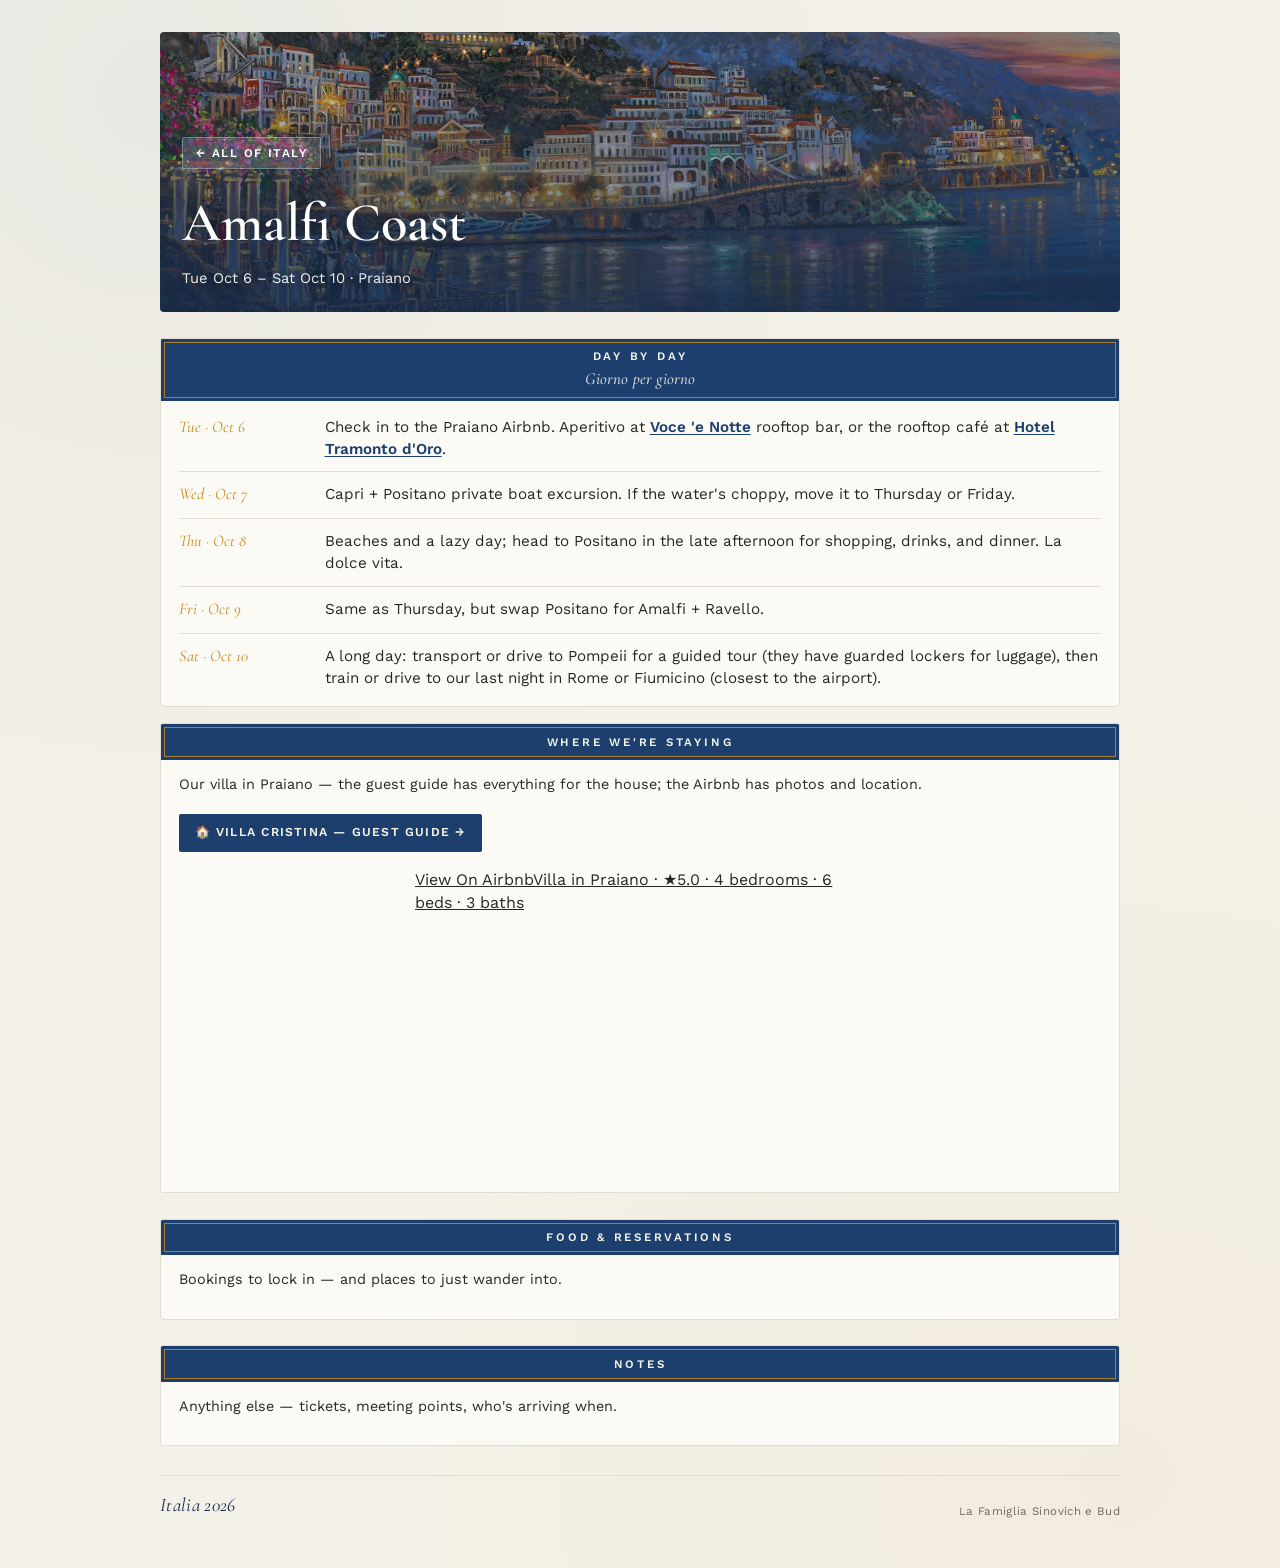
==== commit a4c89b09: "Add files via upload" ====
--- a/amalfi.html
+++ b/amalfi.html
@@ -23,7 +23,7 @@
       <div class="plaque">Day by day<span class="it">Giorno per giorno</span></div>
       <ul>
         <li><div class="date">Tue · Oct 6</div><div class="what">Check in to the Praiano Airbnb. Aperitivo at <a href="https://www.tripadvisor.com/Restaurant_Review-g194867-d7058913-Reviews-Voce_e_Notte_Restaurant_Bar-Praiano_Amalfi_Coast_Province_of_Salerno_Campania.html" target="_blank" rel="noopener">Voce 'e Notte</a> rooftop bar, or the rooftop caf&eacute; at <a href="https://www.tramontodoro.it/en/" target="_blank" rel="noopener">Hotel Tramonto d'Oro</a>.</div></li>
-        <li><div class="date">Wed · Oct 7</div><div class="what">Capri + Positano private boat excursion (schedule this). If the water's choppy, move it to Thursday or Friday.</div></li>
+        <li><div class="date">Wed · Oct 7</div><div class="what">Capri + Positano private boat excursion. If the water's choppy, move it to Thursday or Friday.</div></li>
         <li><div class="date">Thu · Oct 8</div><div class="what">Beaches and a lazy day; head to Positano in the late afternoon for shopping, drinks, and dinner. La dolce vita.</div></li>
         <li><div class="date">Fri · Oct 9</div><div class="what">Same as Thursday, but swap Positano for Amalfi + Ravello.</div></li>
         <li><div class="date">Sat · Oct 10</div><div class="what">A long day: transport or drive to Pompeii for a guided tour (they have guarded lockers for luggage), then train or drive to our last night in Rome or Fiumicino (closest to the airport).</div></li>
--- a/style.css
+++ b/style.css
@@ -37,7 +37,7 @@
   border-radius:2px 2px 0 0;
   box-shadow:inset 0 0 0 1px var(--cobalt),inset 0 0 0 3px var(--cobalt),inset 0 0 0 4px rgba(198,138,30,.85);
 }
-.plaque .it{display:block;font-family:var(--serif);font-style:italic;text-transform:none;
+.plaque .it,.block>h3 .it,.block>.cat-label .it{display:block;font-family:var(--serif);font-style:italic;text-transform:none;
   letter-spacing:.01em;font-size:1.05rem;font-weight:500;opacity:.85;margin-top:.12rem;}
 
 /* small section label */
@@ -148,6 +148,7 @@
 .block ul.plain{list-style:none;margin:0;padding:0;}
 .block ul.plain li{padding:.5rem 0;border-bottom:1px solid var(--hair);font-size:.92rem;}
 .block ul.plain li:last-child{border-bottom:none;}
+.block ul.plain .ck-note{display:block;color:var(--muted);font-size:.82rem;line-height:1.4;margin-top:.18rem;}
 
 /* Itinerary timeline (city day-by-day) */
 .itin{background:var(--tile);border:1px solid var(--hair);border-radius:3px;padding:0;overflow:hidden;margin-bottom:1.6rem;}
